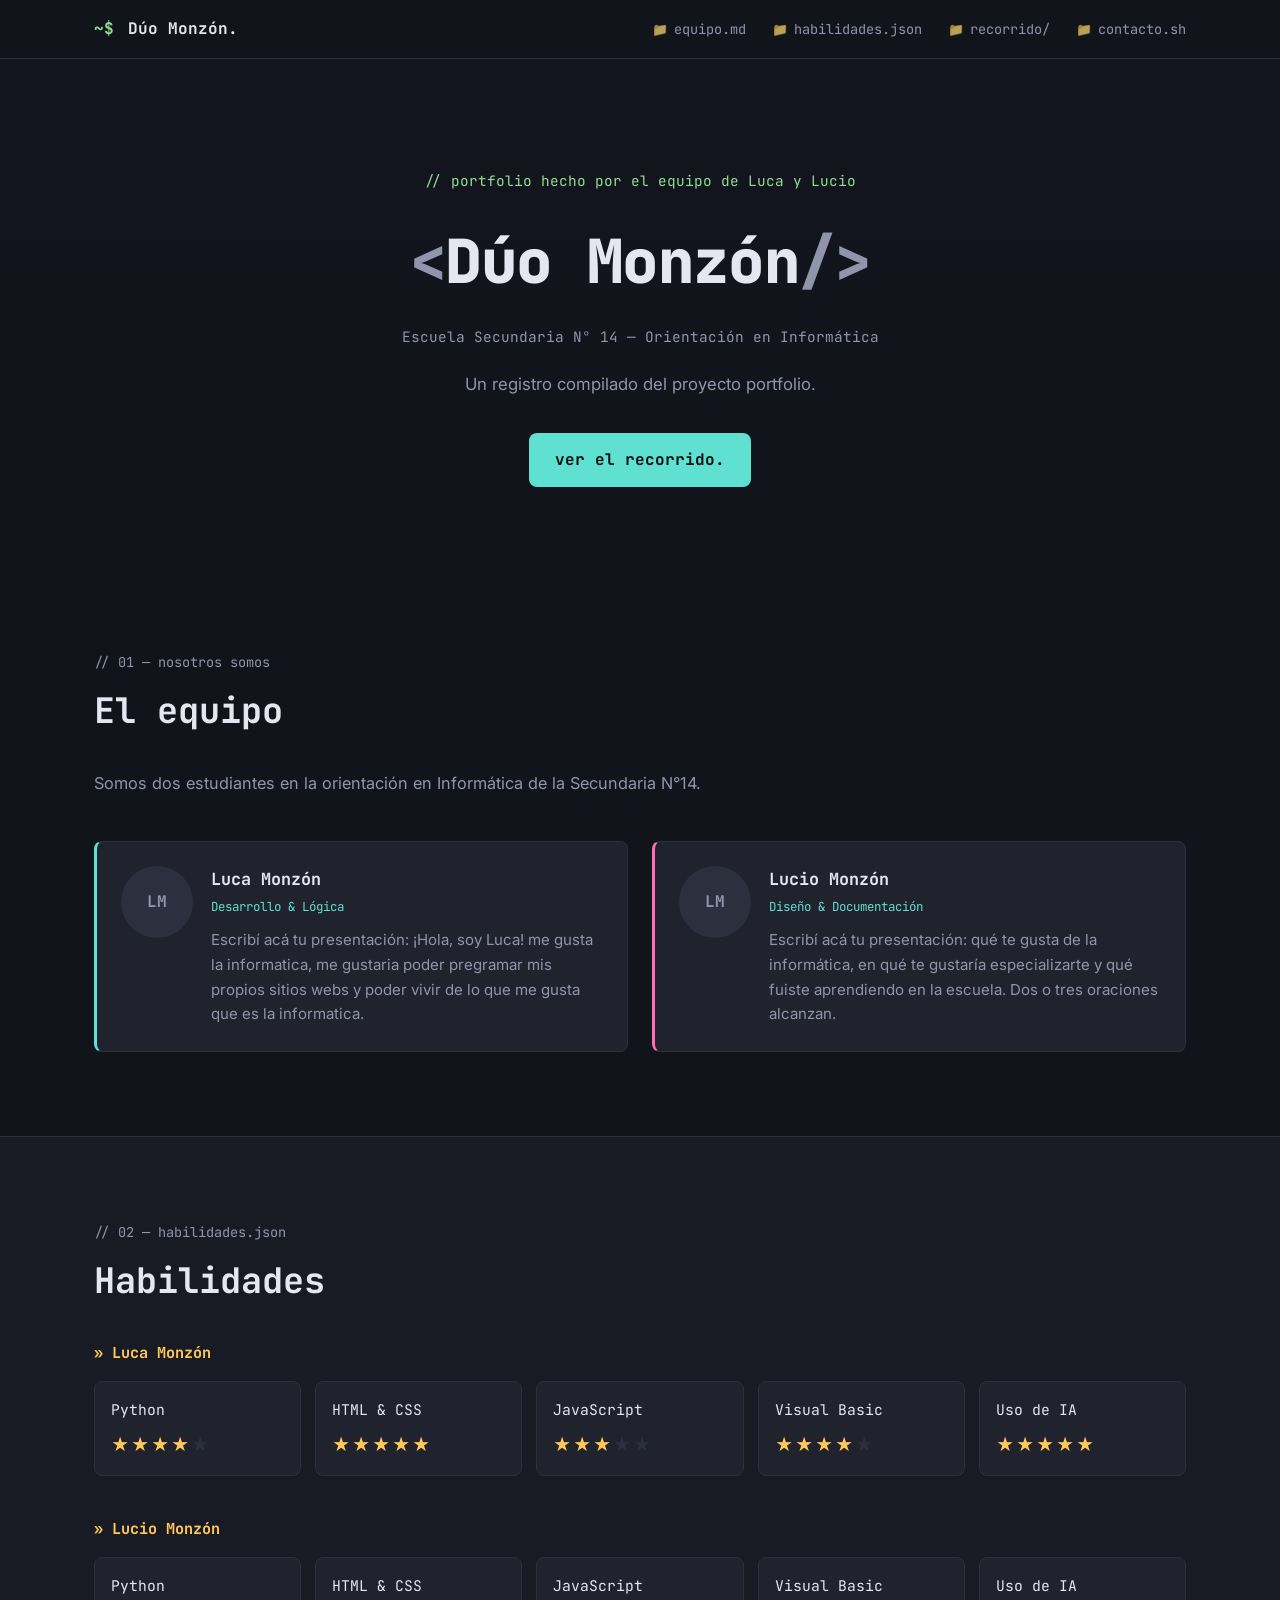
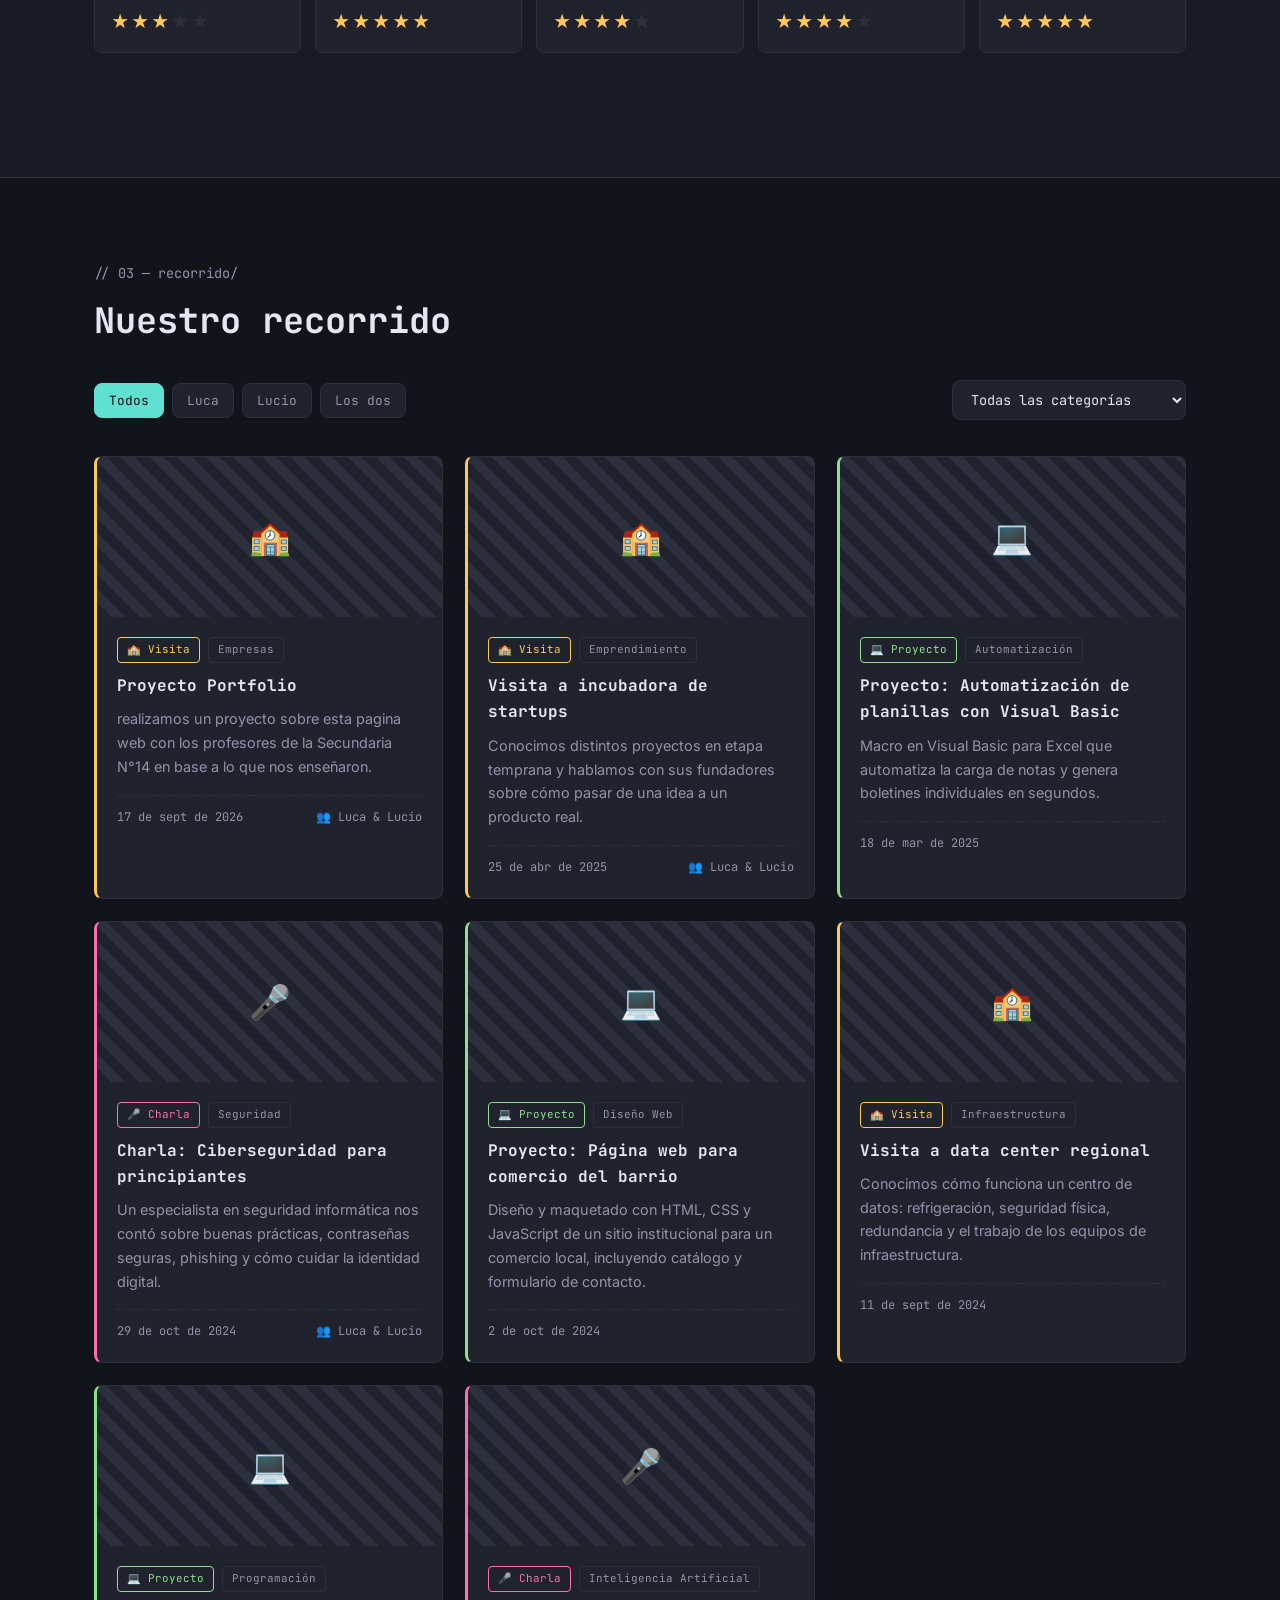
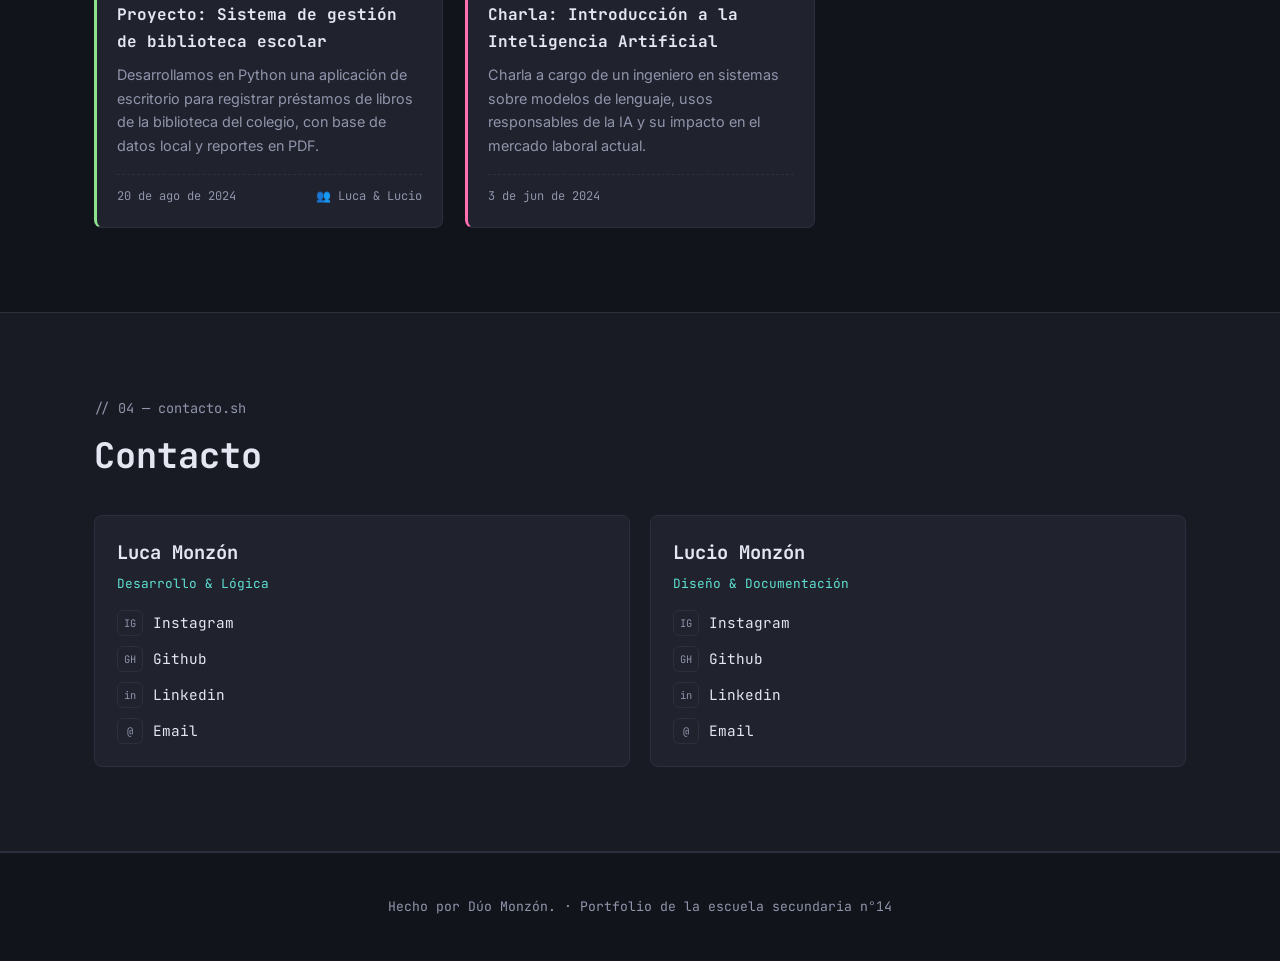
==== index.html @ 66685f1a "subir archivos" ====
<!DOCTYPE html>
<html lang="es">
<head>
<meta charset="UTF-8" />
<meta name="viewport" content="width=device-width, initial-scale=1.0" />
<title>~/portfolio- Dúo Monzón — Informática</title>
<meta name="description" content="Proyecto de portfolio, hecho por un dúo de estudiantes de la secundaria n°14 de Don Orione. " />
<link rel="preconnect" href="https://fonts.googleapis.com">
<link rel="preconnect" href="https://fonts.gstatic.com" crossorigin>
<link href="https://fonts.googleapis.com/css2?family=JetBrains+Mono:wght@400;500;700;800&family=Inter:wght@400;500;600&display=swap" rel="stylesheet">
<link rel="stylesheet" href="css/style.css" />
</head>
<body>

<header class="topbar">
  <div class="contenedor topbar-inner">
    <a href="inicio" class="marca"><span class="marca-prompt">~$</span> <span id="equipo-nombre-marca">Dúo Monzón</span></a>
    <button id="nav-toggle" class="nav-toggle" aria-label="Abrir menú" aria-expanded="false">
      <span></span><span></span><span></span>
    </button>
    <nav>
      <ul id="nav-links" class="nav-links">
        <li><a href="#equipo"><span class="nav-icono">📁</span>equipo.md</a></li>
        <li><a href="#habilidades"><span class="nav-icono">📁</span>habilidades.json</a></li>
        <li><a href="#galeria"><span class="nav-icono">📁</span>recorrido/</a></li>
        <li><a href="#contacto"><span class="nav-icono">📁</span>contacto.sh</a></li>
      </ul>
    </nav>
  </div>
</header>

<main>

  <section id="inicio" class="hero">
    <div class="contenedor hero-inner">
      <p class="hero-eyebrow">// portfolio hecho por el equipo de Luca y Lucio</p>
      <h1 class="hero-titulo"><span class="hero-corchete">&lt;</span><span id="Dúo Monzón">Dúo Monzón</span><span class="hero-corchete">/&gt;</span></h1>
      <p class="hero-escuela" id="equipo-escuela"></p>
      <p class="hero-texto">Un registro compilado del proyecto portfolio.</p>
      <a href="#galeria" class="btn btn-primario"> ver el recorrido.</a>
    </div>
  </section>

  <section id="equipo" class="seccion">
    <div class="contenedor">
      <p class="seccion-eyebrow">// 01 — nosotros somos</p>
      <h2 class="seccion-titulo">El equipo</h2>
      <p class="equipo-resenia" id="equipo-resenia"></p>
      <div class="miembros-wrap" id="miembros-wrap"></div>
    </div>
  </section>

  <section id="habilidades" class="seccion seccion-alt">
    <div class="contenedor">
      <p class="seccion-eyebrow">// 02 — habilidades.json</p>
      <h2 class="seccion-titulo">Habilidades</h2>
      <div id="habilidades-wrap"></div>
    </div>
  </section>

  <section id="galeria" class="seccion">
    <div class="contenedor">
      <p class="seccion-eyebrow">// 03 — recorrido/</p>
      <h2 class="seccion-titulo">Nuestro recorrido</h2>

      <div class="filtros">
        <div class="filtros-persona" role="group" aria-label="Filtrar por integrante">
          <button class="filtro-btn activo" data-filtro-persona="todos">Todos</button>
          <button class="filtro-btn" data-filtro-persona="persona1">Luca</button>
          <button class="filtro-btn" data-filtro-persona="persona2">Lucio</button>
          <button class="filtro-btn" data-filtro-persona="ambos">Los dos</button>
        </div>
        <select id="filtro-categoria" class="filtro-select" aria-label="Filtrar por categoría">
          <option value="todas">Todas las categorías</option>
        </select>
      </div>

      <div class="galeria-grid" id="galeria-grid"></div>
      <p id="galeria-vacio" class="galeria-vacio" hidden>No hay resultados para este filtro todavía.</p>
    </div>
  </section>

  <section id="contacto" class="seccion seccion-alt">
    <div class="contenedor">
      <p class="seccion-eyebrow">// 04 — contacto.sh</p>
      <h2 class="seccion-titulo">Contacto</h2>
      <div class="contacto-wrap" id="contacto-wrap"></div>
    </div>
  </section>

</main>

<footer class="footer">
  <div class="contenedor">
    <p>Hecho por <span id="equipo-nombre-footer">Luca y Lucio</span> · Portfolio de la escuela secundaria n°14</p>
  </div>
</footer>

<div id="lightbox" class="lightbox" aria-hidden="true">
  <button id="lightbox-cerrar" class="lightbox-cerrar" aria-label="Cerrar imagen">&times;</button>
  <figure class="lightbox-figura">
    <img id="lightbox-img" src="" alt="" />
    <figcaption id="lightbox-caption"></figcaption>
  </figure>
</div>

<script src="js/data.js"></script>
<script src="js/main.js"></script>
</body>
</html>
---- css/style.css ----
/* ============================================================
   TEMA: CONSOLA DE EQUIPO
   Paleta: editor oscuro + tres acentos "sintaxis" (cian, magenta, ámbar)
   Tipografía: JetBrains Mono (todo el sitio, look de editor de código)
   Firma visual: cards con borde-diff a la izquierda + comentarios "//"
   ============================================================ */

:root {
  --bg: #12141c;
  --panel: #191b24;
  --panel-2: #20222e;
  --borde: #2c2f3d;
  --texto: #e4e6f1;
  --texto-suave: #9095ab;
  --cian: #5fe0d0;
  --magenta: #ff6fb1;
  --ambar: #ffc857;
  --verde: #8ee08e;

  --f-mono: "JetBrains Mono", monospace;
  --f-texto: "Inter", sans-serif;
  --radio: 8px;
}

* { box-sizing: border-box; }
html { scroll-behavior: smooth; }
@media (prefers-reduced-motion: reduce) {
  html { scroll-behavior: auto; }
  * { animation: none !important; transition: none !important; }
}

body {
  margin: 0;
  background: var(--bg);
  background-image: linear-gradient(180deg, #14151f 0%, #12141c 400px);
  color: var(--texto);
  font-family: var(--f-texto);
  line-height: 1.65;
}

.contenedor { max-width: 1140px; margin: 0 auto; padding: 0 24px; }
img { max-width: 100%; display: block; }
a { color: inherit; }
:focus-visible { outline: 2px solid var(--cian); outline-offset: 2px; }

/* ---------- TOPBAR ---------- */
.topbar { position: sticky; top: 0; z-index: 40; background: rgba(18,20,28,0.9); backdrop-filter: blur(8px); border-bottom: 1px solid var(--borde); }
.topbar-inner { display: flex; align-items: center; justify-content: space-between; padding: 16px 24px; }
.marca { font-family: var(--f-mono); text-decoration: none; color: var(--texto); font-weight: 700; font-size: 1rem; }
.marca-prompt { color: var(--verde); margin-right: 4px; }
.nav-links { list-style: none; display: flex; gap: 26px; margin: 0; padding: 0; }
.nav-links a {
  text-decoration: none; font-family: var(--f-mono); font-size: 0.85rem; color: var(--texto-suave);
  display: flex; align-items: center; gap: 6px;
}
.nav-icono { font-size: 0.8rem; opacity: 0.7; }
.nav-links a:hover { color: var(--cian); }
.nav-toggle { display: none; flex-direction: column; gap: 5px; background: none; border: none; cursor: pointer; padding: 8px; }
.nav-toggle span { width: 22px; height: 2px; background: var(--texto); }

/* ---------- HERO ---------- */
.hero { padding: 110px 0 80px; text-align: center; }
.hero-eyebrow { font-family: var(--f-mono); color: var(--verde); font-size: 0.9rem; margin: 0 0 18px; }
.hero-titulo {
  font-family: var(--f-mono); font-weight: 800; font-size: clamp(2.2rem, 5.5vw, 3.8rem);
  margin: 0; letter-spacing: -0.01em;
}
.hero-titulo #equipo-nombre {
  background: linear-gradient(90deg, var(--cian), var(--magenta));
  -webkit-background-clip: text; background-clip: text; color: transparent;
}
.hero-corchete { color: var(--texto-suave); }
.hero-escuela { color: var(--texto-suave); font-family: var(--f-mono); font-size: 0.9rem; margin: 14px 0 0; }
.hero-texto { max-width: 540px; margin: 22px auto 34px; font-size: 1.05rem; color: var(--texto-suave); }

.btn { display: inline-block; font-family: var(--f-mono); font-weight: 700; text-decoration: none; padding: 14px 26px; border-radius: var(--radio); }
.btn-primario { background: var(--cian); color: #0b1015; }
.btn-primario:hover { background: var(--magenta); }

/* ---------- SECCIONES ---------- */
.seccion { padding: 84px 0; }
.seccion-alt { background: var(--panel); border-top: 1px solid var(--borde); border-bottom: 1px solid var(--borde); }
.seccion-eyebrow { font-family: var(--f-mono); color: var(--texto-suave); font-size: 0.85rem; margin: 0 0 8px; }
.seccion-titulo { font-family: var(--f-mono); font-size: clamp(1.5rem, 3.6vw, 2.2rem); margin: 0 0 30px; }
.equipo-resenia { max-width: 700px; color: var(--texto-suave); font-size: 1.02rem; margin-bottom: 44px; }

/* ---------- MIEMBROS ---------- */
.miembros-wrap { display: grid; grid-template-columns: repeat(auto-fit, minmax(300px, 1fr)); gap: 24px; }
.miembro-card {
  background: var(--panel-2); border: 1px solid var(--borde); border-left: 3px solid var(--cian);
  border-radius: var(--radio); padding: 24px; display: flex; gap: 18px; align-items: flex-start;
}
.miembro-card:nth-child(2) { border-left-color: var(--magenta); }
.miembro-foto { width: 72px; height: 72px; border-radius: 50%; overflow: hidden; flex-shrink: 0; background: var(--borde); }
.miembro-foto img { width: 100%; height: 100%; object-fit: cover; }
.miembro-foto.sin-foto { display: flex; align-items: center; justify-content: center; }
.miembro-foto.sin-foto span { font-family: var(--f-mono); font-weight: 700; color: var(--texto-suave); }
.miembro-nombre { font-family: var(--f-mono); margin: 0 0 4px; font-size: 1.05rem; }
.miembro-rol { color: var(--cian); font-family: var(--f-mono); font-size: 0.78rem; margin: 0 0 10px; }
.miembro-bio { margin: 0; color: var(--texto-suave); font-size: 0.94rem; }

/* ---------- HABILIDADES ---------- */
.habilidades-grupo { margin-bottom: 40px; }
.habilidades-grupo-titulo { font-family: var(--f-mono); font-size: 0.95rem; color: var(--ambar); margin-bottom: 16px; }
.habilidades-grupo-titulo::before { content: "» "; }
.habilidades-grid { display: grid; grid-template-columns: repeat(auto-fill, minmax(190px, 1fr)); gap: 14px; }
.skill-card { background: var(--panel-2); border: 1px solid var(--borde); border-radius: var(--radio); padding: 16px; }
.skill-nombre { margin: 0 0 8px; font-family: var(--f-mono); font-size: 0.92rem; }
.skill-estrellas { font-size: 1.1rem; letter-spacing: 2px; }
.estrella { color: var(--borde); }
.estrella.llena { color: var(--ambar); }

/* ---------- FILTROS ---------- */
.filtros { display: flex; flex-wrap: wrap; gap: 16px; align-items: center; justify-content: space-between; margin-bottom: 36px; }
.filtros-persona { display: flex; flex-wrap: wrap; gap: 8px; }
.filtro-btn {
  font-family: var(--f-mono); font-size: 0.8rem; background: var(--panel-2); color: var(--texto-suave);
  border: 1px solid var(--borde); border-radius: var(--radio); padding: 8px 14px; cursor: pointer;
}
.filtro-btn.activo, .filtro-btn:hover { background: var(--cian); color: #0b1015; border-color: var(--cian); }
.filtro-select {
  font-family: var(--f-mono); font-size: 0.85rem; padding: 9px 14px; border-radius: var(--radio);
  border: 1px solid var(--borde); background: var(--panel-2); color: var(--texto); cursor: pointer;
}

/* ---------- GALERÍA ---------- */
.galeria-grid { display: grid; grid-template-columns: repeat(auto-fill, minmax(300px, 1fr)); gap: 22px; }
.galeria-vacio { color: var(--texto-suave); font-family: var(--f-mono); }

.item-card {
  background: var(--panel-2); border: 1px solid var(--borde); border-left: 3px solid var(--verde);
  border-radius: var(--radio); overflow: hidden;
}
.item-card[data-tipo="charla"] { border-left-color: var(--magenta); }
.item-card[data-tipo="visita"] { border-left-color: var(--ambar); }

.item-media { height: 160px; background: var(--borde); display: flex; align-items: center; justify-content: center; cursor: pointer; }
.item-media img { width: 100%; height: 100%; object-fit: cover; }
.item-media.sin-imagen { background: repeating-linear-gradient(45deg, var(--panel-2), var(--panel-2) 10px, var(--borde) 10px, var(--borde) 20px); cursor: default; }
.item-media-icono { font-size: 2.1rem; }

.item-cuerpo { padding: 20px; }
.item-etiquetas { display: flex; gap: 8px; flex-wrap: wrap; margin-bottom: 10px; }
.etiqueta { font-family: var(--f-mono); font-size: 0.68rem; padding: 3px 9px; border-radius: 4px; border: 1px solid var(--borde); }
.etiqueta-tipo.tipo-proyecto { color: var(--verde); border-color: var(--verde); }
.etiqueta-tipo.tipo-charla { color: var(--magenta); border-color: var(--magenta); }
.etiqueta-tipo.tipo-visita { color: var(--ambar); border-color: var(--ambar); }
.etiqueta-categoria { color: var(--texto-suave); }
.item-titulo { font-family: var(--f-mono); font-size: 1rem; margin: 0 0 8px; }
.item-descripcion { font-size: 0.9rem; color: var(--texto-suave); margin: 0 0 16px; }
.item-pie { display: flex; justify-content: space-between; font-size: 0.75rem; color: var(--texto-suave); font-family: var(--f-mono); padding-top: 12px; border-top: 1px dashed var(--borde); }

/* ---------- CONTACTO ---------- */
.contacto-wrap { display: grid; grid-template-columns: repeat(auto-fit, minmax(260px, 1fr)); gap: 20px; }
.contacto-card { background: var(--panel-2); border: 1px solid var(--borde); border-radius: var(--radio); padding: 22px; }
.contacto-nombre { font-family: var(--f-mono); margin: 0 0 4px; }
.contacto-rol { color: var(--cian); font-family: var(--f-mono); font-size: 0.8rem; margin: 0 0 16px; }
.contacto-links { display: flex; flex-direction: column; gap: 10px; }
.contacto-link { display: flex; align-items: center; gap: 10px; text-decoration: none; font-size: 0.9rem; font-family: var(--f-mono); }
.contacto-link-icono {
  width: 26px; height: 26px; display: flex; align-items: center; justify-content: center;
  border: 1px solid var(--borde); border-radius: 6px; font-size: 0.65rem; flex-shrink: 0; color: var(--texto-suave);
}
.contacto-link:hover { color: var(--cian); }
.contacto-link:hover .contacto-link-icono { border-color: var(--cian); color: var(--cian); }

/* ---------- FOOTER ---------- */
.footer { padding: 30px 0; text-align: center; font-size: 0.82rem; color: var(--texto-suave); font-family: var(--f-mono); border-top: 1px solid var(--borde); }

/* ---------- LIGHTBOX ---------- */
.lightbox { position: fixed; inset: 0; background: rgba(10,11,16,0.92); display: flex; align-items: center; justify-content: center; padding: 24px; opacity: 0; pointer-events: none; transition: opacity 0.2s; z-index: 100; }
.lightbox.abierto { opacity: 1; pointer-events: auto; }
.lightbox-figura { max-width: 90vw; max-height: 85vh; text-align: center; }
.lightbox-figura img { max-height: 75vh; border-radius: var(--radio); margin: 0 auto; border: 1px solid var(--borde); }
.lightbox-figura figcaption { color: var(--texto-suave); font-family: var(--f-mono); margin-top: 14px; }
.lightbox-cerrar { position: absolute; top: 20px; right: 24px; background: var(--panel-2); border: 1px solid var(--borde); color: var(--texto); border-radius: 6px; width: 40px; height: 40px; font-size: 1.3rem; cursor: pointer; }

/* ---------- RESPONSIVE ---------- */
@media (max-width: 760px) {
  .nav-toggle { display: flex; }
  .nav-links {
    position: fixed; top: 61px; left: 0; right: 0; background: var(--panel);
    flex-direction: column; padding: 20px 24px; gap: 16px; border-bottom: 1px solid var(--borde);
    transform: translateY(-130%); transition: transform 0.25s; z-index: 30;
  }
  .nav-links.abierto { transform: translateY(0); }
  .miembro-card { flex-direction: column; }
}
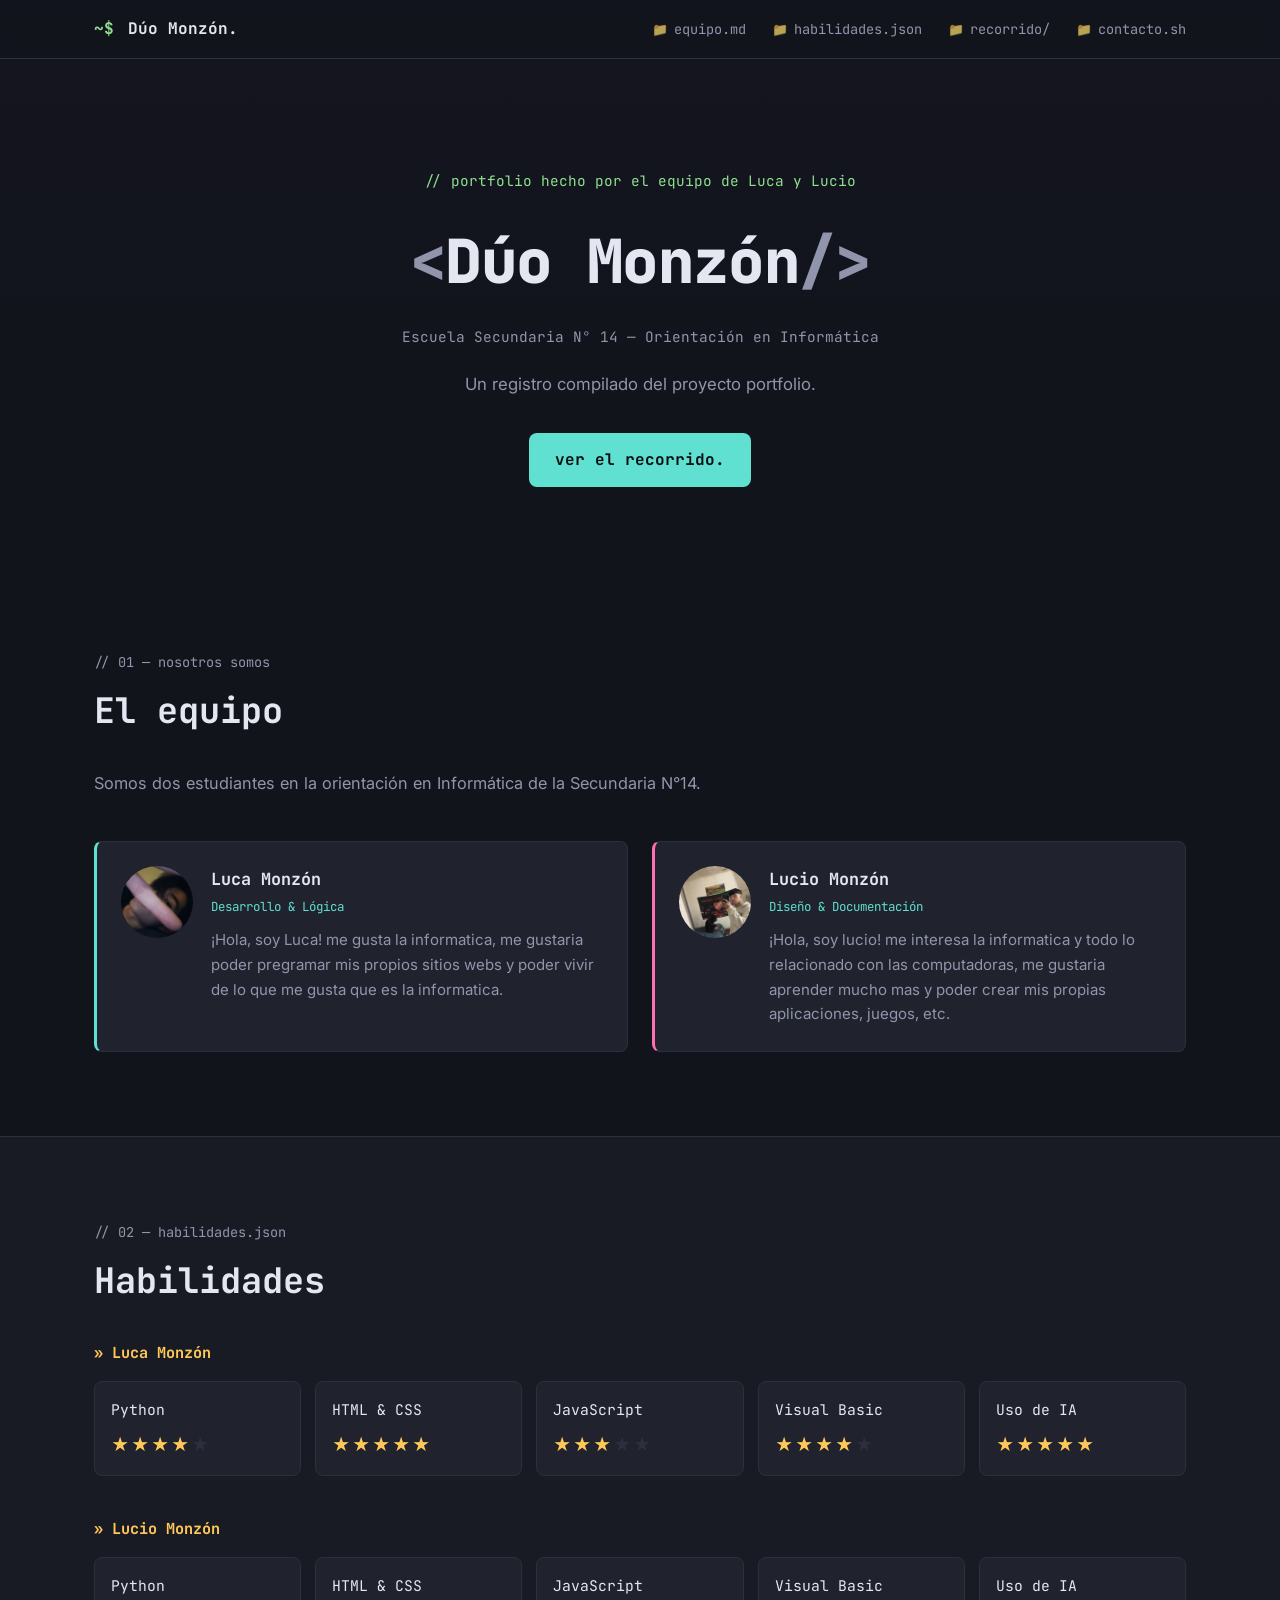
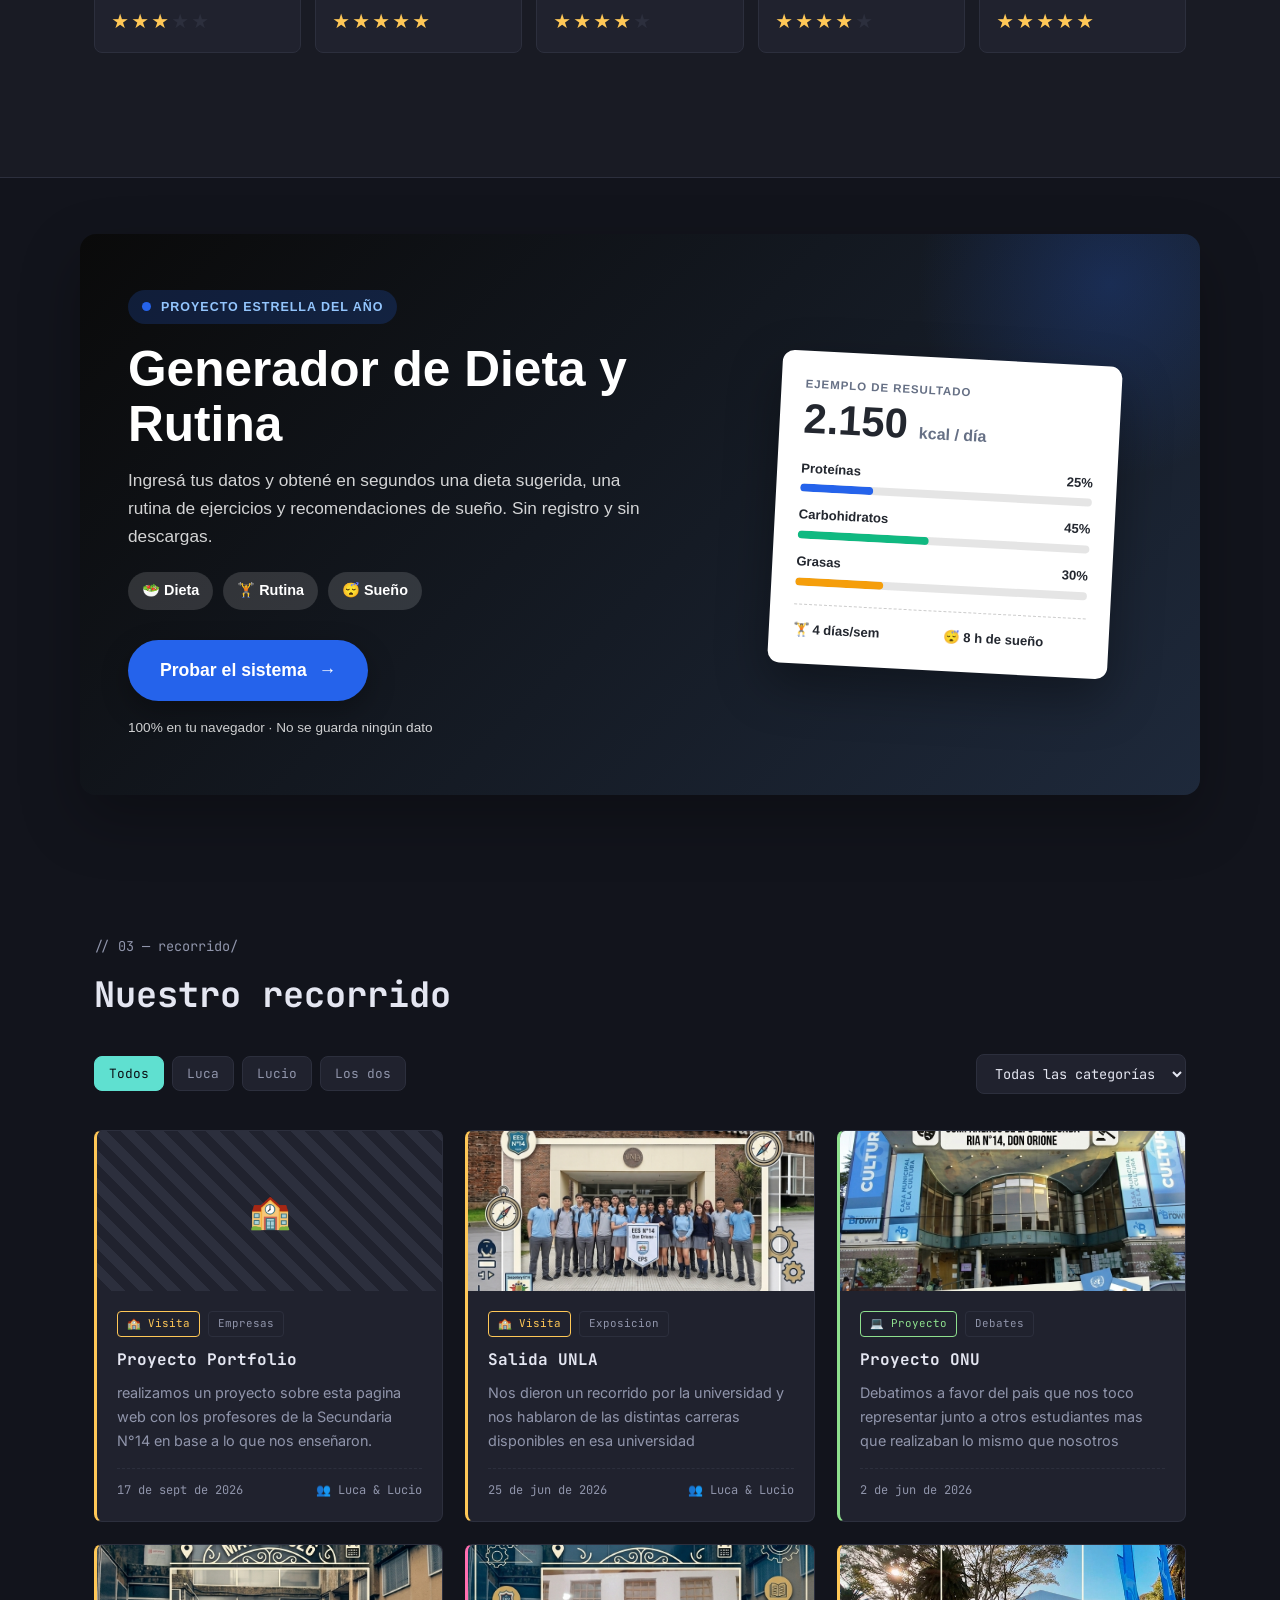
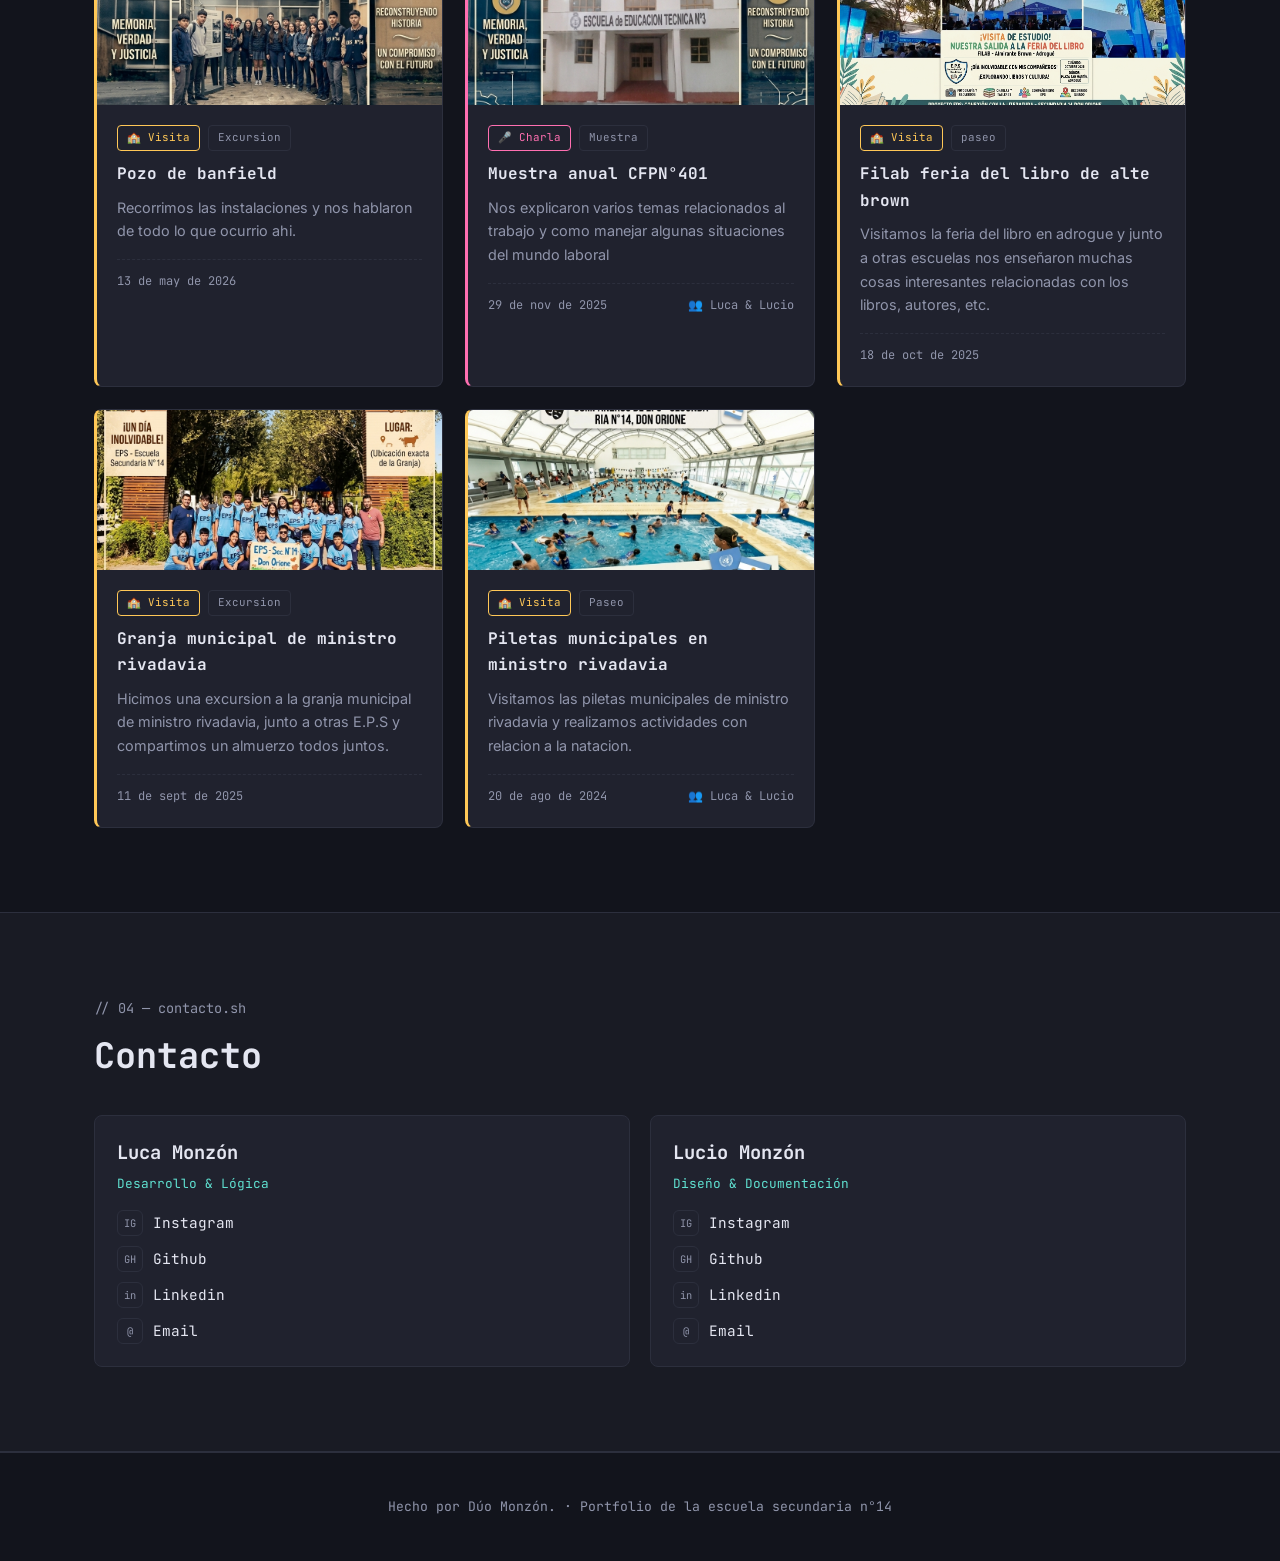
==== commit 7b87221b: "sistema IMC" ====
--- a/index.html
+++ b/index.html
@@ -9,6 +9,7 @@
 <link rel="preconnect" href="https://fonts.gstatic.com" crossorigin>
 <link href="https://fonts.googleapis.com/css2?family=JetBrains+Mono:wght@400;500;700;800&family=Inter:wght@400;500;600&display=swap" rel="stylesheet">
 <link rel="stylesheet" href="css/style.css" />
+<link rel="stylesheet" href="css/dieta-destacado.css">
 </head>
 <body>
 
@@ -57,6 +58,60 @@
       <div id="habilidades-wrap"></div>
     </div>
   </section>
+<div class="pfd" id="proyecto-dieta" data-tema="minimalista" aria-labelledby="pfd-titulo">
+  <div class="pfd-inner">
+
+    <!-- Columna de texto -->
+    <div class="pfd-texto">
+      <p class="pfd-badge"><span class="pfd-punto"></span> Proyecto estrella del año</p>
+
+      <h2 class="pfd-titulo" id="pfd-titulo">Generador de Dieta y Rutina</h2>
+
+      <p class="pfd-desc">
+        Ingresá tus datos y obtené en segundos una dieta sugerida, una rutina
+        de ejercicios y recomendaciones de sueño. Sin registro y sin descargas.
+      </p>
+
+      <ul class="pfd-chips">
+        <li>🥗 Dieta</li>
+        <li>🏋️ Rutina</li>
+        <li>😴 Sueño</li>
+      </ul>
+
+      <a class="pfd-boton" href="sistema-dieta-rutina/index.html">
+        Probar el sistema <span aria-hidden="true">→</span>
+      </a>
+      <p class="pfd-nota">100% en tu navegador · No se guarda ningún dato</p>
+    </div>
+
+    <!-- Mini tarjeta de ejemplo (decorativa) -->
+    <div class="pfd-visual" aria-hidden="true">
+      <div class="pfd-tarjeta">
+        <p class="pfd-tarjeta-tag">Ejemplo de resultado</p>
+        <p class="pfd-kcal">2.150 <small>kcal / día</small></p>
+
+        <div class="pfd-macro">
+          <div class="pfd-macro-fila"><span>Proteínas</span><span>25%</span></div>
+          <div class="pfd-barra"><i style="--w:25%; --c:var(--pfd-barra1)"></i></div>
+        </div>
+        <div class="pfd-macro">
+          <div class="pfd-macro-fila"><span>Carbohidratos</span><span>45%</span></div>
+          <div class="pfd-barra"><i style="--w:45%; --c:var(--pfd-barra2)"></i></div>
+        </div>
+        <div class="pfd-macro">
+          <div class="pfd-macro-fila"><span>Grasas</span><span>30%</span></div>
+          <div class="pfd-barra"><i style="--w:30%; --c:var(--pfd-barra3)"></i></div>
+        </div>
+
+        <div class="pfd-tarjeta-pie">
+          <span>🏋️ 4 días/sem</span>
+          <span>😴 8 h de sueño</span>
+        </div>
+      </div>
+    </div>
+
+  </div>
+</div>
 
   <section id="galeria" class="seccion">
     <div class="contenedor">
--- a/css/dieta-destacado.css
+++ b/css/dieta-destacado.css
@@ -0,0 +1,288 @@
+/* ============================================================
+   COMPONENTE: DESTACADO "SISTEMA DE DIETA Y RUTINA"
+   ------------------------------------------------------------
+   Todas las clases empiezan con  pfd-  (portfolio-fitness-dieta)
+   para no chocar con los estilos de tu portfolio.
+
+   CÓMO CAMBIAR COLORES: mirá el bloque ":root" de abajo y los
+   bloques [data-tema="..."]. Cada color es una variable.
+   ============================================================ */
+
+/* ---------- 1. VARIABLES (tema por defecto: verde) ---------- */
+.pfd {
+  --pfd-fondo: linear-gradient(135deg, #0f3d2e 0%, #1f7a55 100%);
+  --pfd-texto: #ffffff;
+  --pfd-texto-suave: rgba(255, 255, 255, 0.82);
+  --pfd-acento: #ffd166;          /* botón y detalles */
+  --pfd-acento-texto: #1b2a1f;    /* texto sobre el botón */
+  --pfd-badge-fondo: rgba(255, 255, 255, 0.16);
+  --pfd-badge-texto: #ffffff;
+  --pfd-chip-fondo: rgba(255, 255, 255, 0.14);
+  --pfd-tarjeta: #ffffff;         /* mini tarjeta de ejemplo */
+  --pfd-tarjeta-texto: #23272f;
+  --pfd-tarjeta-suave: #667085;
+  --pfd-barra1: #2f9e6e;
+  --pfd-barra2: #2b6cb0;
+  --pfd-barra3: #f59e0b;
+  --pfd-radio: 20px;
+  --pfd-sombra: 0 24px 60px rgba(0, 0, 0, 0.28);
+  --pfd-fuente: inherit;
+  --pfd-fuente-titulo: inherit;
+}
+
+/* ---------- 2. TEMAS LISTOS PARA USAR ---------- */
+
+/* Tema para el portfolio "Bitácora de viaje" */
+.pfd[data-tema="bitacora"] {
+  --pfd-fondo: #1f2a44;
+  --pfd-acento: #d9a441;
+  --pfd-acento-texto: #1f2a44;
+  --pfd-badge-fondo: #b23a2e;
+  --pfd-badge-texto: #f3ecdd;
+  --pfd-tarjeta: #f3ecdd;
+  --pfd-tarjeta-texto: #1f2a44;
+  --pfd-tarjeta-suave: #4a5478;
+  --pfd-barra1: #b23a2e;
+  --pfd-barra2: #1f2a44;
+  --pfd-barra3: #d9a441;
+  --pfd-radio: 6px;
+  --pfd-sombra: 0 10px 0 rgba(31, 42, 68, 0.15);
+  --pfd-fuente: "Work Sans", sans-serif;
+  --pfd-fuente-titulo: "Space Mono", monospace;
+}
+
+/* Tema para el portfolio "Minimalista moderno" */
+.pfd[data-tema="minimalista"] {
+  --pfd-fondo: linear-gradient(135deg, #0a0a0a 0%, #1e293b 100%);
+  --pfd-acento: #2563eb;
+  --pfd-acento-texto: #ffffff;
+  --pfd-badge-fondo: rgba(37, 99, 235, 0.2);
+  --pfd-badge-texto: #93c5fd;
+  --pfd-barra1: #2563eb;
+  --pfd-barra2: #10b981;
+  --pfd-barra3: #f59e0b;
+  --pfd-radio: 16px;
+  --pfd-fuente: "Segoe UI", Tahoma, Geneva, Verdana, sans-serif;
+  --pfd-fuente-titulo: "Segoe UI", Tahoma, Geneva, Verdana, sans-serif;
+}
+
+/* ---------- 3. ESTRUCTURA ---------- */
+.pfd,
+.pfd *,
+.pfd *::before,
+.pfd *::after { box-sizing: border-box; }
+
+.pfd {
+  padding: 56px 24px;
+  font-family: var(--pfd-fuente);
+  scroll-margin-top: 80px; /* para que el menú fijo no tape el título */
+}
+
+.pfd .pfd-inner {
+  position: relative;
+  max-width: 1120px;
+  margin: 0 auto;
+  padding: 56px 48px;
+  display: grid;
+  grid-template-columns: 1.15fr 0.85fr;
+  gap: 48px;
+  align-items: center;
+  background: var(--pfd-fondo);
+  color: var(--pfd-texto);
+  border-radius: var(--pfd-radio);
+  box-shadow: var(--pfd-sombra);
+  overflow: hidden;
+}
+
+/* Brillo decorativo de fondo */
+.pfd .pfd-inner::before {
+  content: "";
+  position: absolute;
+  width: 420px; height: 420px;
+  top: -160px; right: -120px;
+  background: radial-gradient(circle, var(--pfd-acento) 0%, transparent 65%);
+  opacity: 0.22;
+  pointer-events: none;
+}
+
+/* ---------- 4. TEXTO ---------- */
+.pfd .pfd-texto { position: relative; z-index: 1; }
+
+.pfd .pfd-badge {
+  display: inline-flex; align-items: center; gap: 10px;
+  margin: 0 0 18px;
+  padding: 7px 14px;
+  border-radius: 999px;
+  background: var(--pfd-badge-fondo);
+  color: var(--pfd-badge-texto);
+  font-size: 0.78rem;
+  font-weight: 700;
+  letter-spacing: 0.08em;
+  text-transform: uppercase;
+}
+.pfd .pfd-punto {
+  width: 9px; height: 9px; border-radius: 50%;
+  background: var(--pfd-acento);
+  animation: pfd-pulso 1.8s ease-out infinite;
+}
+
+.pfd .pfd-titulo {
+  margin: 0 0 16px;
+  padding: 0;
+  text-align: left;
+  color: var(--pfd-texto);
+  font-family: var(--pfd-fuente-titulo);
+  font-size: clamp(2rem, 4.2vw, 3.1rem);
+  line-height: 1.1;
+  font-weight: 800;
+}
+
+.pfd .pfd-desc {
+  margin: 0 0 22px;
+  max-width: 520px;
+  color: var(--pfd-texto-suave);
+  font-size: 1.08rem;
+  line-height: 1.6;
+}
+
+.pfd .pfd-chips {
+  display: flex; flex-wrap: wrap; gap: 10px;
+  margin: 0 0 30px; padding: 0;
+  list-style: none;
+}
+.pfd .pfd-chips li {
+  margin: 0; padding: 7px 14px;
+  border-radius: 999px;
+  background: var(--pfd-chip-fondo);
+  font-size: 0.9rem; font-weight: 600;
+}
+
+/* ---------- 5. BOTÓN ---------- */
+.pfd .pfd-boton {
+  position: relative;
+  display: inline-flex; align-items: center; gap: 12px;
+  padding: 16px 32px;
+  border-radius: 999px;
+  background: var(--pfd-acento);
+  color: var(--pfd-acento-texto);
+  font-family: var(--pfd-fuente-titulo);
+  font-size: 1.1rem; font-weight: 800;
+  text-decoration: none;
+  overflow: hidden;
+  box-shadow: 0 10px 28px rgba(0, 0, 0, 0.3);
+  transition: transform 0.2s ease, box-shadow 0.2s ease;
+}
+.pfd .pfd-boton:hover,
+.pfd .pfd-boton:focus-visible {
+  transform: translateY(-3px) scale(1.03);
+  box-shadow: 0 16px 34px rgba(0, 0, 0, 0.38);
+}
+.pfd .pfd-boton:focus-visible { outline: 3px solid var(--pfd-texto); outline-offset: 4px; }
+.pfd .pfd-boton span { transition: transform 0.2s ease; }
+.pfd .pfd-boton:hover span { transform: translateX(5px); }
+
+/* Destello que cruza el botón */
+.pfd .pfd-boton::after {
+  content: "";
+  position: absolute; top: 0; left: -60%;
+  width: 40%; height: 100%;
+  background: linear-gradient(100deg, transparent, rgba(255, 255, 255, 0.55), transparent);
+  transform: skewX(-20deg);
+  animation: pfd-destello 3.6s ease-in-out infinite;
+}
+
+.pfd .pfd-nota {
+  margin: 16px 0 0;
+  font-size: 0.85rem;
+  color: var(--pfd-texto-suave);
+}
+
+/* ---------- 6. MINI TARJETA DE EJEMPLO (solo decorativa) ---------- */
+.pfd .pfd-visual {
+  position: relative; z-index: 1;
+  display: flex; justify-content: center;
+}
+.pfd .pfd-tarjeta {
+  width: 100%; max-width: 340px;
+  padding: 24px;
+  background: var(--pfd-tarjeta);
+  color: var(--pfd-tarjeta-texto);
+  border-radius: calc(var(--pfd-radio) - 4px);
+  box-shadow: 0 20px 50px rgba(0, 0, 0, 0.35);
+  transform: rotate(3deg);
+  animation: pfd-flotar 5s ease-in-out infinite;
+}
+.pfd .pfd-tarjeta-tag {
+  margin: 0 0 4px;
+  font-size: 0.72rem; font-weight: 700;
+  letter-spacing: 0.08em; text-transform: uppercase;
+  color: var(--pfd-tarjeta-suave);
+}
+.pfd .pfd-kcal {
+  margin: 0 0 18px;
+  font-family: var(--pfd-fuente-titulo);
+  font-size: 2.6rem; font-weight: 800; line-height: 1;
+}
+.pfd .pfd-kcal small { font-size: 1rem; font-weight: 600; color: var(--pfd-tarjeta-suave); }
+
+.pfd .pfd-macro { margin: 0 0 12px; font-size: 0.82rem; font-weight: 600; }
+.pfd .pfd-macro-fila { display: flex; justify-content: space-between; margin-bottom: 5px; }
+.pfd .pfd-barra {
+  height: 8px; border-radius: 999px;
+  background: rgba(127, 127, 127, 0.2);
+  overflow: hidden;
+}
+.pfd .pfd-barra i {
+  display: block; height: 100%;
+  width: var(--w, 50%);
+  border-radius: 999px;
+  background: var(--c, var(--pfd-barra1));
+}
+
+.pfd .pfd-tarjeta-pie {
+  display: flex; gap: 10px;
+  margin: 18px 0 0; padding: 14px 0 0;
+  border-top: 1px dashed rgba(127, 127, 127, 0.4);
+  font-size: 0.82rem; font-weight: 600;
+}
+.pfd .pfd-tarjeta-pie span { flex: 1; }
+
+/* ---------- 7. ANIMACIONES ---------- */
+@keyframes pfd-pulso {
+  0%   { box-shadow: 0 0 0 0 rgba(255, 255, 255, 0.55); }
+  100% { box-shadow: 0 0 0 12px rgba(255, 255, 255, 0); }
+}
+@keyframes pfd-destello {
+  0%, 55% { left: -60%; }
+  100%    { left: 130%; }
+}
+@keyframes pfd-flotar {
+  0%, 100% { transform: rotate(3deg) translateY(0); }
+  50%      { transform: rotate(3deg) translateY(-10px); }
+}
+@media (prefers-reduced-motion: reduce) {
+  .pfd .pfd-punto, .pfd .pfd-boton::after, .pfd .pfd-tarjeta { animation: none; }
+  .pfd .pfd-boton, .pfd .pfd-boton span { transition: none; }
+}
+
+/* ---------- 8. DETALLES DEL TEMA "BITÁCORA" (estilo ticket) ---------- */
+.pfd[data-tema="bitacora"] .pfd-inner {
+  outline: 2px dashed rgba(217, 164, 65, 0.65);
+  outline-offset: -14px;
+}
+.pfd[data-tema="bitacora"] .pfd-badge {
+  border-radius: 4px;
+  transform: rotate(-2deg);
+  border: 2px solid #f3ecdd;
+}
+.pfd[data-tema="bitacora"] .pfd-boton { border-radius: 4px; border: 2px solid #f3ecdd; }
+.pfd[data-tema="bitacora"] .pfd-chips li { border-radius: 4px; border: 1px dashed rgba(243, 236, 221, 0.5); }
+.pfd[data-tema="bitacora"] .pfd-tarjeta { border: 2px solid #1f2a44; outline: 3px solid #d9a441; }
+
+/* ---------- 9. CELULAR / TABLET ---------- */
+@media (max-width: 820px) {
+  .pfd { padding: 36px 16px; }
+  .pfd .pfd-inner { grid-template-columns: 1fr; padding: 40px 24px; gap: 36px; }
+  .pfd .pfd-boton { width: 100%; justify-content: center; }
+  .pfd .pfd-tarjeta { max-width: 300px; }
+}
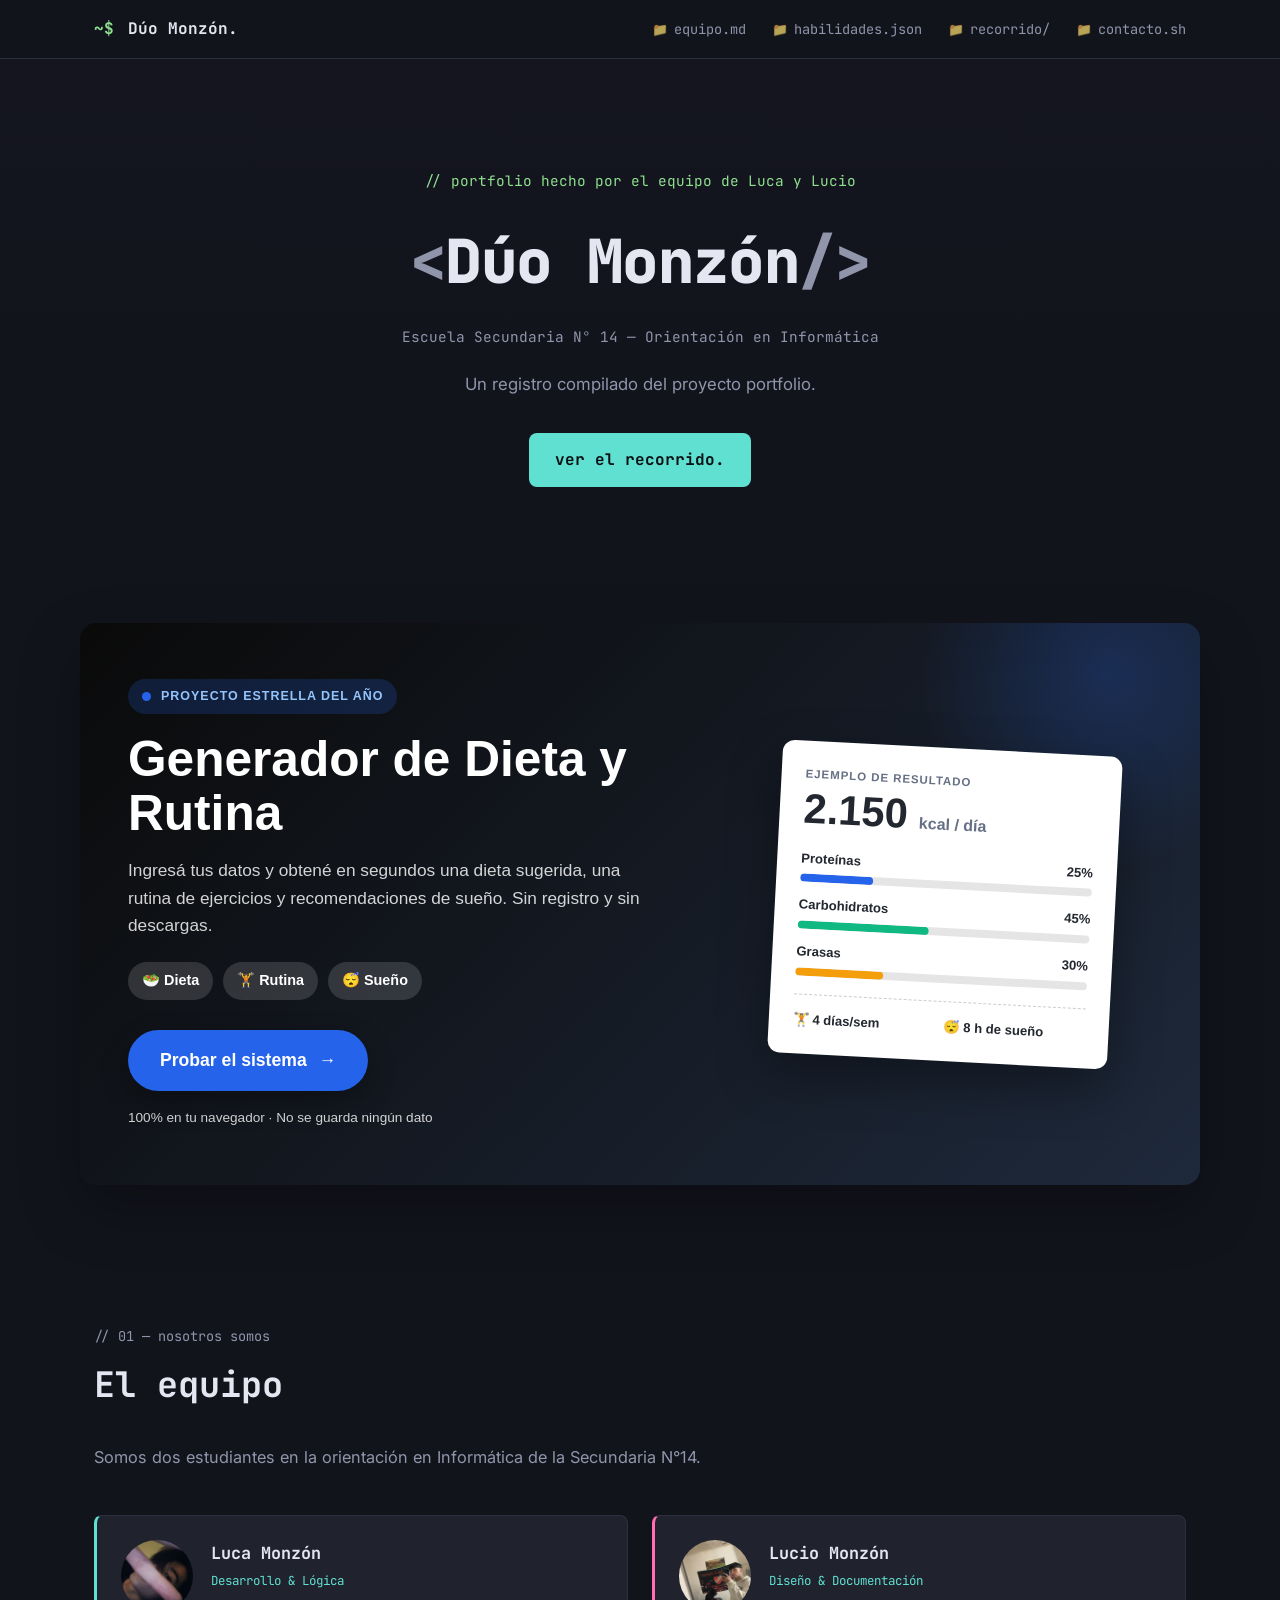
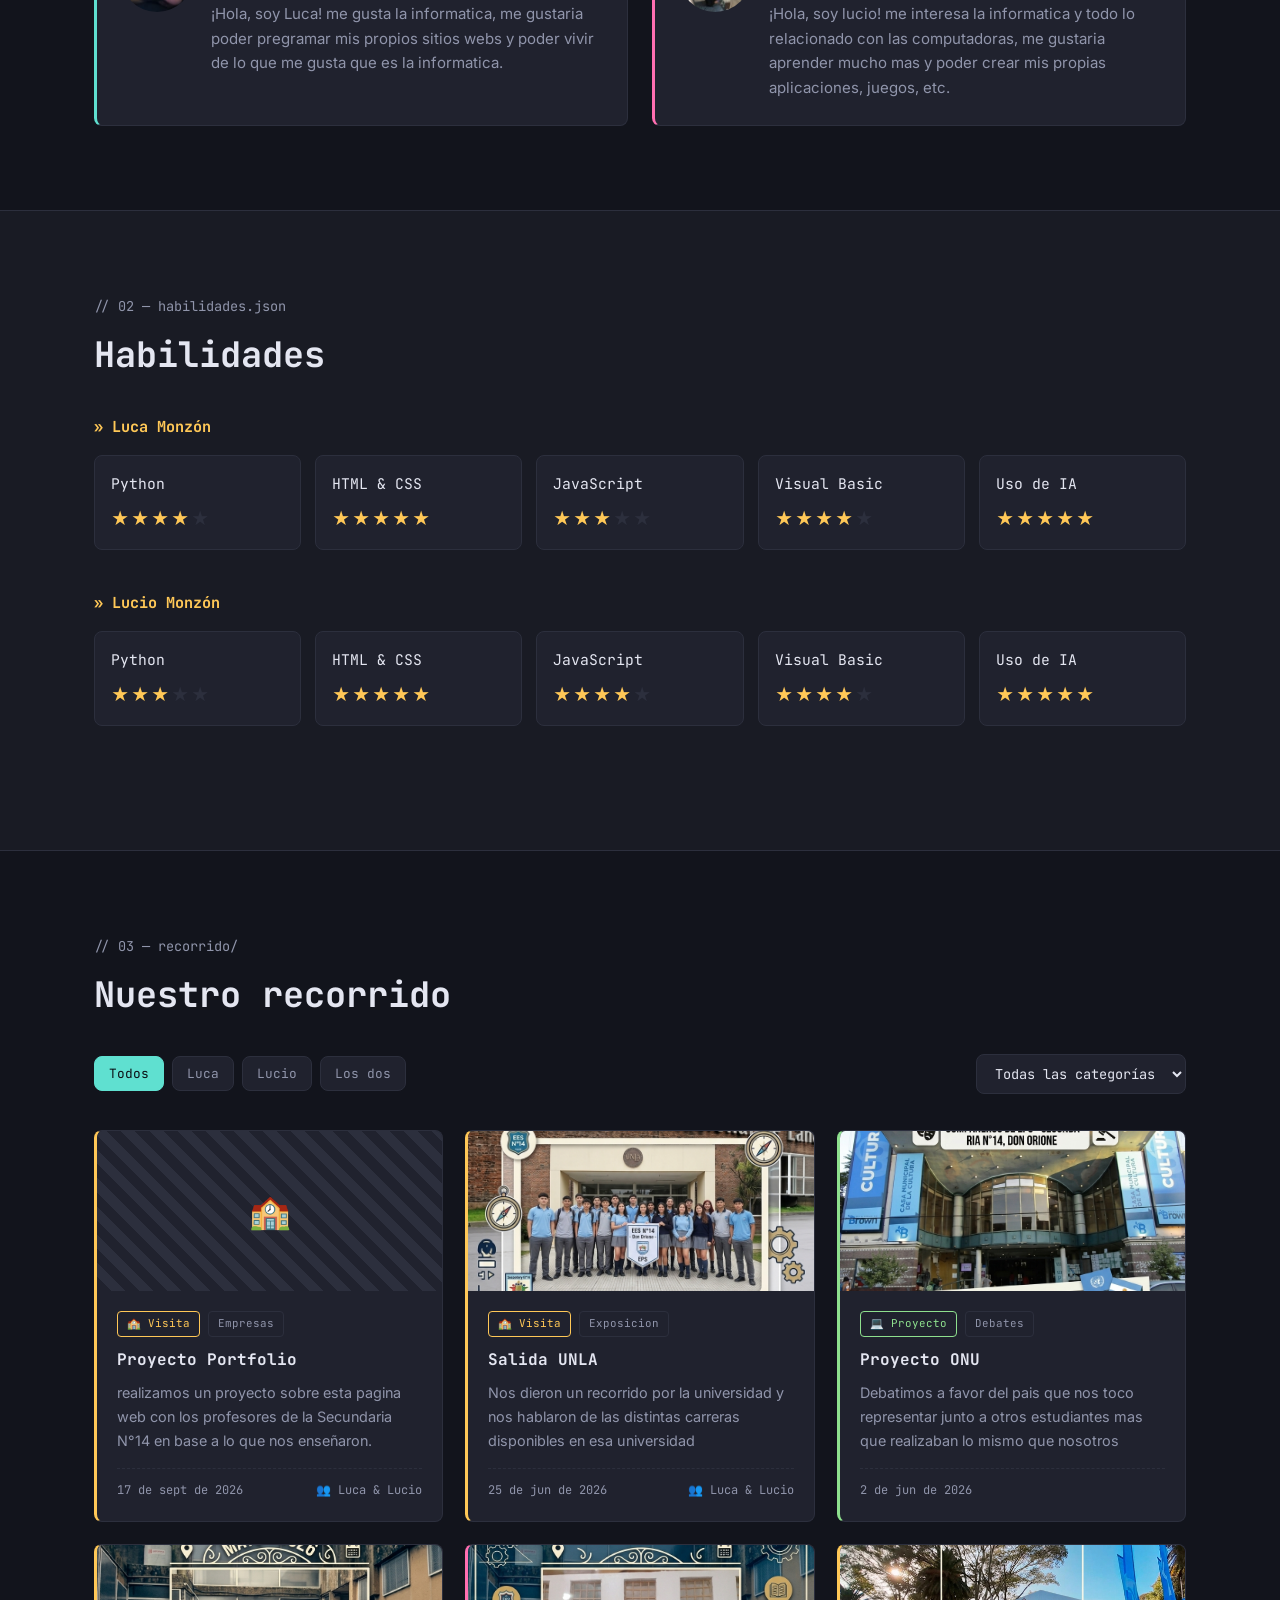
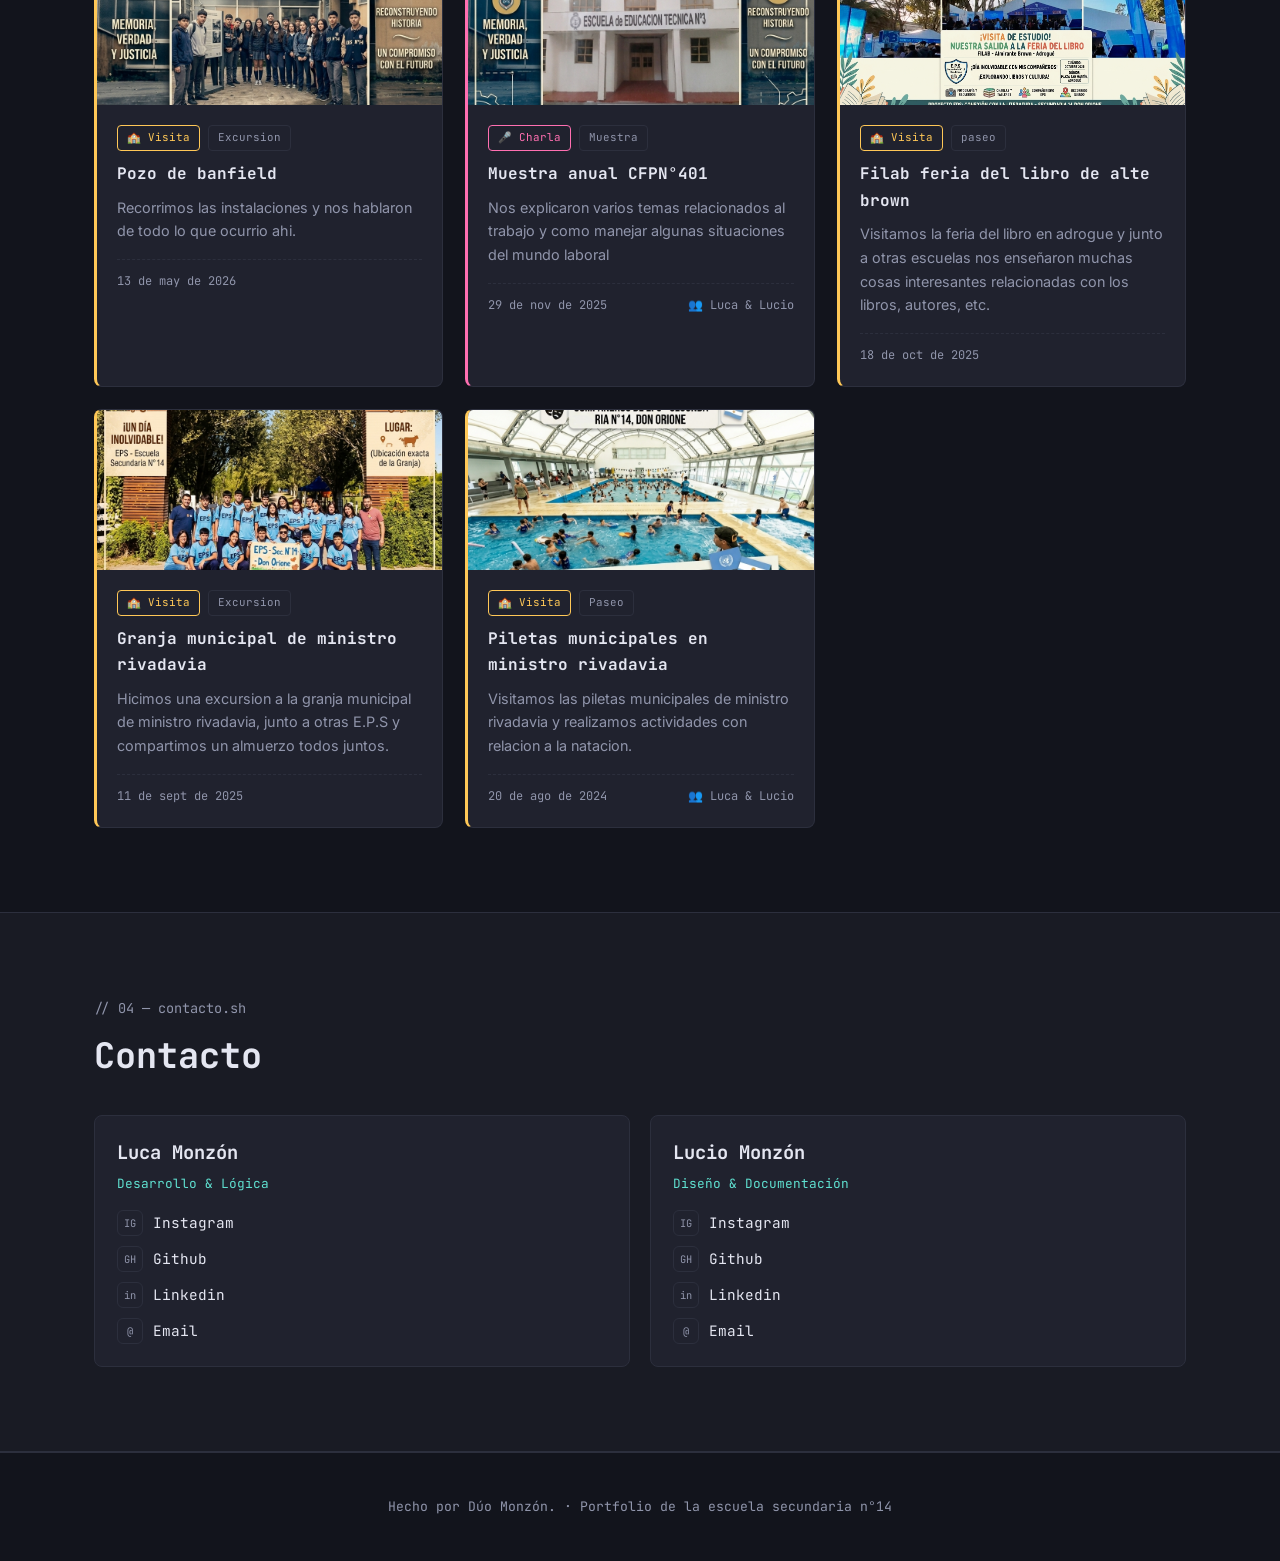
==== commit 0b4d038d: "imc" ====
--- a/index.html
+++ b/index.html
@@ -39,23 +39,6 @@
       <p class="hero-escuela" id="equipo-escuela"></p>
       <p class="hero-texto">Un registro compilado del proyecto portfolio.</p>
       <a href="#galeria" class="btn btn-primario"> ver el recorrido.</a>
-    </div>
-  </section>
-
-  <section id="equipo" class="seccion">
-    <div class="contenedor">
-      <p class="seccion-eyebrow">// 01 — nosotros somos</p>
-      <h2 class="seccion-titulo">El equipo</h2>
-      <p class="equipo-resenia" id="equipo-resenia"></p>
-      <div class="miembros-wrap" id="miembros-wrap"></div>
-    </div>
-  </section>
-
-  <section id="habilidades" class="seccion seccion-alt">
-    <div class="contenedor">
-      <p class="seccion-eyebrow">// 02 — habilidades.json</p>
-      <h2 class="seccion-titulo">Habilidades</h2>
-      <div id="habilidades-wrap"></div>
     </div>
   </section>
 <div class="pfd" id="proyecto-dieta" data-tema="minimalista" aria-labelledby="pfd-titulo">
@@ -112,6 +95,23 @@
 
   </div>
 </div>
+  <section id="equipo" class="seccion">
+    <div class="contenedor">
+      <p class="seccion-eyebrow">// 01 — nosotros somos</p>
+      <h2 class="seccion-titulo">El equipo</h2>
+      <p class="equipo-resenia" id="equipo-resenia"></p>
+      <div class="miembros-wrap" id="miembros-wrap"></div>
+    </div>
+  </section>
+
+  <section id="habilidades" class="seccion seccion-alt">
+    <div class="contenedor">
+      <p class="seccion-eyebrow">// 02 — habilidades.json</p>
+      <h2 class="seccion-titulo">Habilidades</h2>
+      <div id="habilidades-wrap"></div>
+    </div>
+  </section>
+
 
   <section id="galeria" class="seccion">
     <div class="contenedor">
